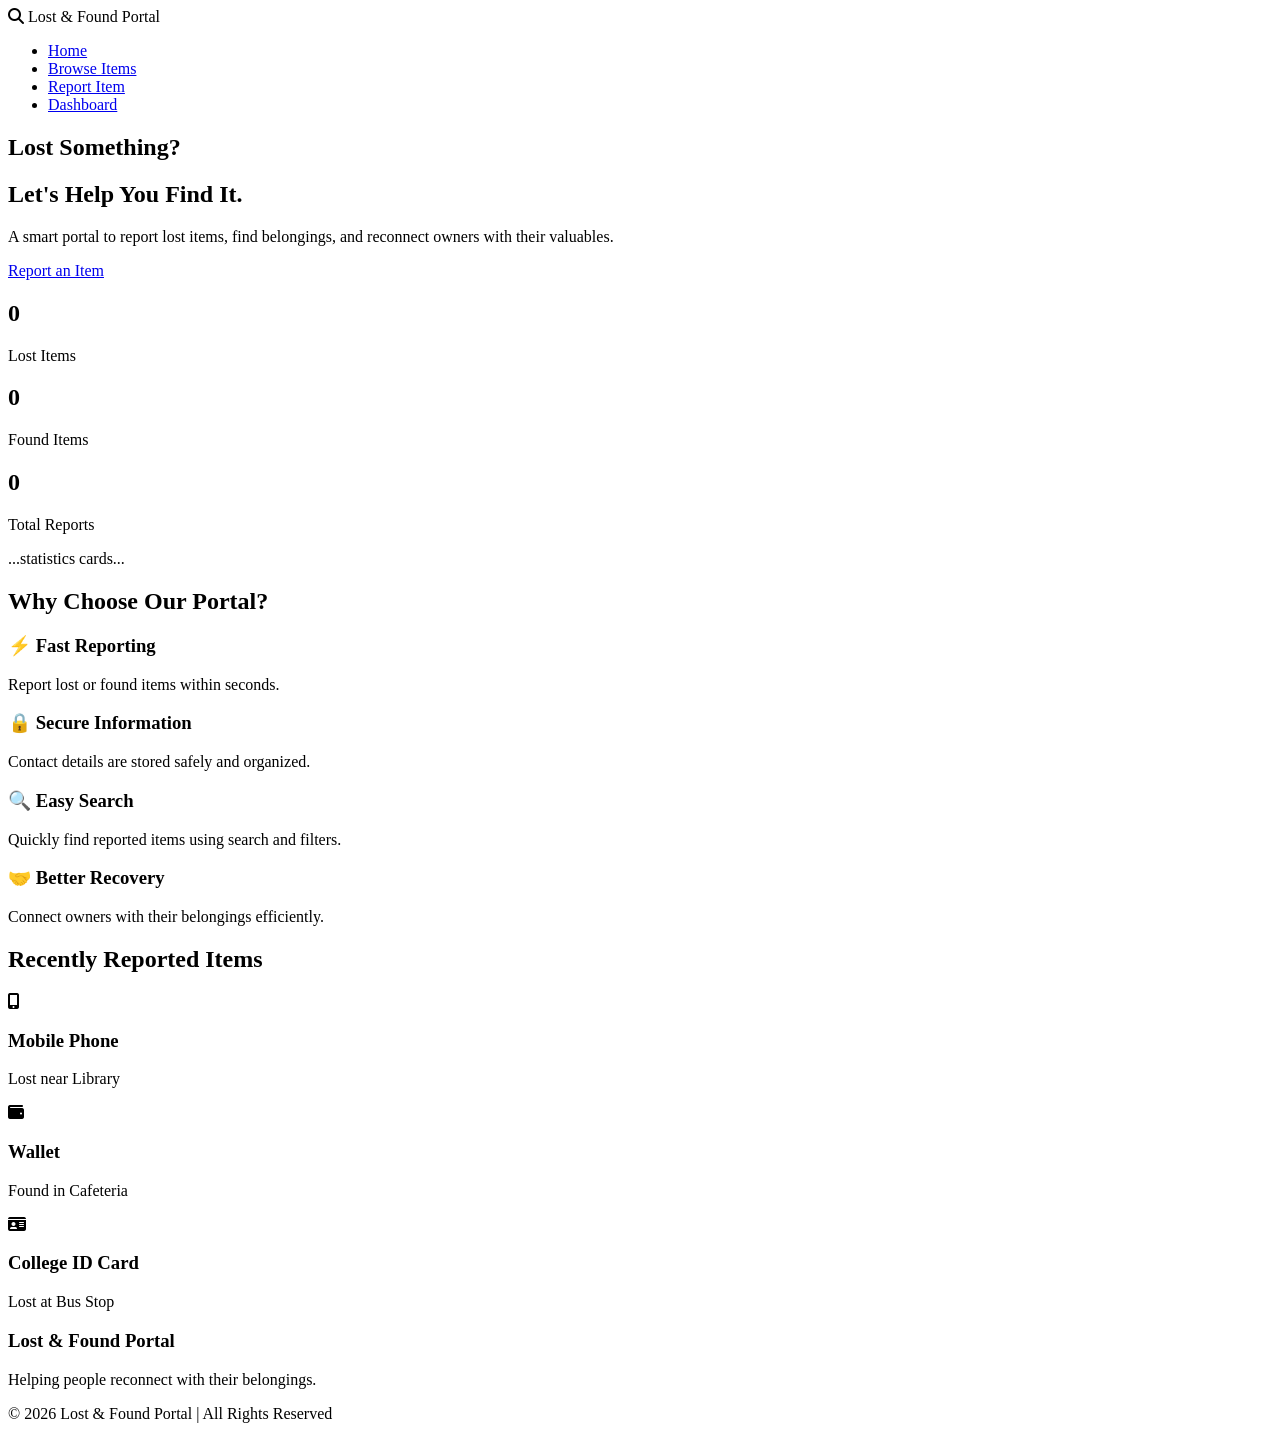
==== index.html @ ab27d98c "Add files via upload" ====
<!DOCTYPE html>
<html lang="en">
<head>
<meta charset="UTF-8">
<meta name="viewport" content="width=device-width, initial-scale=1.0">

<title>Lost & Found Portal</title>

<link rel="stylesheet" href="css/style.css">

<link rel="stylesheet"
href="https://cdnjs.cloudflare.com/ajax/libs/font-awesome/6.5.1/css/all.min.css">
</head>

<body>

<nav class="navbar">

<div class="logo">
<i class="fas fa-search"></i>
Lost & Found Portal
</div>

<ul class="nav-links">
<li><a href="index.html">Home</a></li>
<li><a href="browse.html">Browse Items</a></li>
<li><a href="report.html">Report Item</a></li>
<li><a href="dashboard.html">Dashboard</a></li>
</ul>

</nav>

<section class="hero">

<h1>Lost Something?</h1>

<h2>Let's Help You Find It.</h2>

<p>
A smart portal to report lost items,
find belongings, and reconnect owners
with their valuables.
</p>

<a href="report.html" class="btn">
Report an Item
</a>

</section>

<section class="stats">

<div class="card">
<h2 id="homeLost">0</h2>
<p>Lost Items</p>
</div>

<div class="card">
<h2 id="homeFound">0</h2>
<p>Found Items</p>
</div>

<div class="card">
<h2 id="homeTotal">0</h2>
<p>Total Reports</p>
</div>

</section>

<section class="stats">

...statistics cards...

</section>

<!-- PASTE THE NEW CODE HERE -->

<section class="about-section">

<h2>Why Choose Our Portal?</h2>

<div class="about-cards">

<div class="about-card">
<h3>⚡ Fast Reporting</h3>
<p>Report lost or found items within seconds.</p>
</div>

<div class="about-card">
<h3>🔒 Secure Information</h3>
<p>Contact details are stored safely and organized.</p>
</div>

<div class="about-card">
<h3>🔍 Easy Search</h3>
<p>Quickly find reported items using search and filters.</p>
</div>

<div class="about-card">
<h3>🤝 Better Recovery</h3>
<p>Connect owners with their belongings efficiently.</p>
</div>

</div>

</section>

<section class="recent">

<h2>Recently Reported Items</h2>

<div class="items">

<div class="item-card">
<i class="fas fa-mobile-alt"></i>
<h3>Mobile Phone</h3>
<p>Lost near Library</p>
</div>

<div class="item-card">
<i class="fas fa-wallet"></i>
<h3>Wallet</h3>
<p>Found in Cafeteria</p>
</div>

<div class="item-card">
<i class="fas fa-id-card"></i>
<h3>College ID Card</h3>
<p>Lost at Bus Stop</p>
</div>

</div>

</section>

<footer class="footer">

<h3>Lost & Found Portal</h3>

<p>
Helping people reconnect with their belongings.
</p>

<p>
© 2026 Lost & Found Portal | All Rights Reserved
</p>

</footer>

<script src="js/script.js"></script>

</body>
</html>
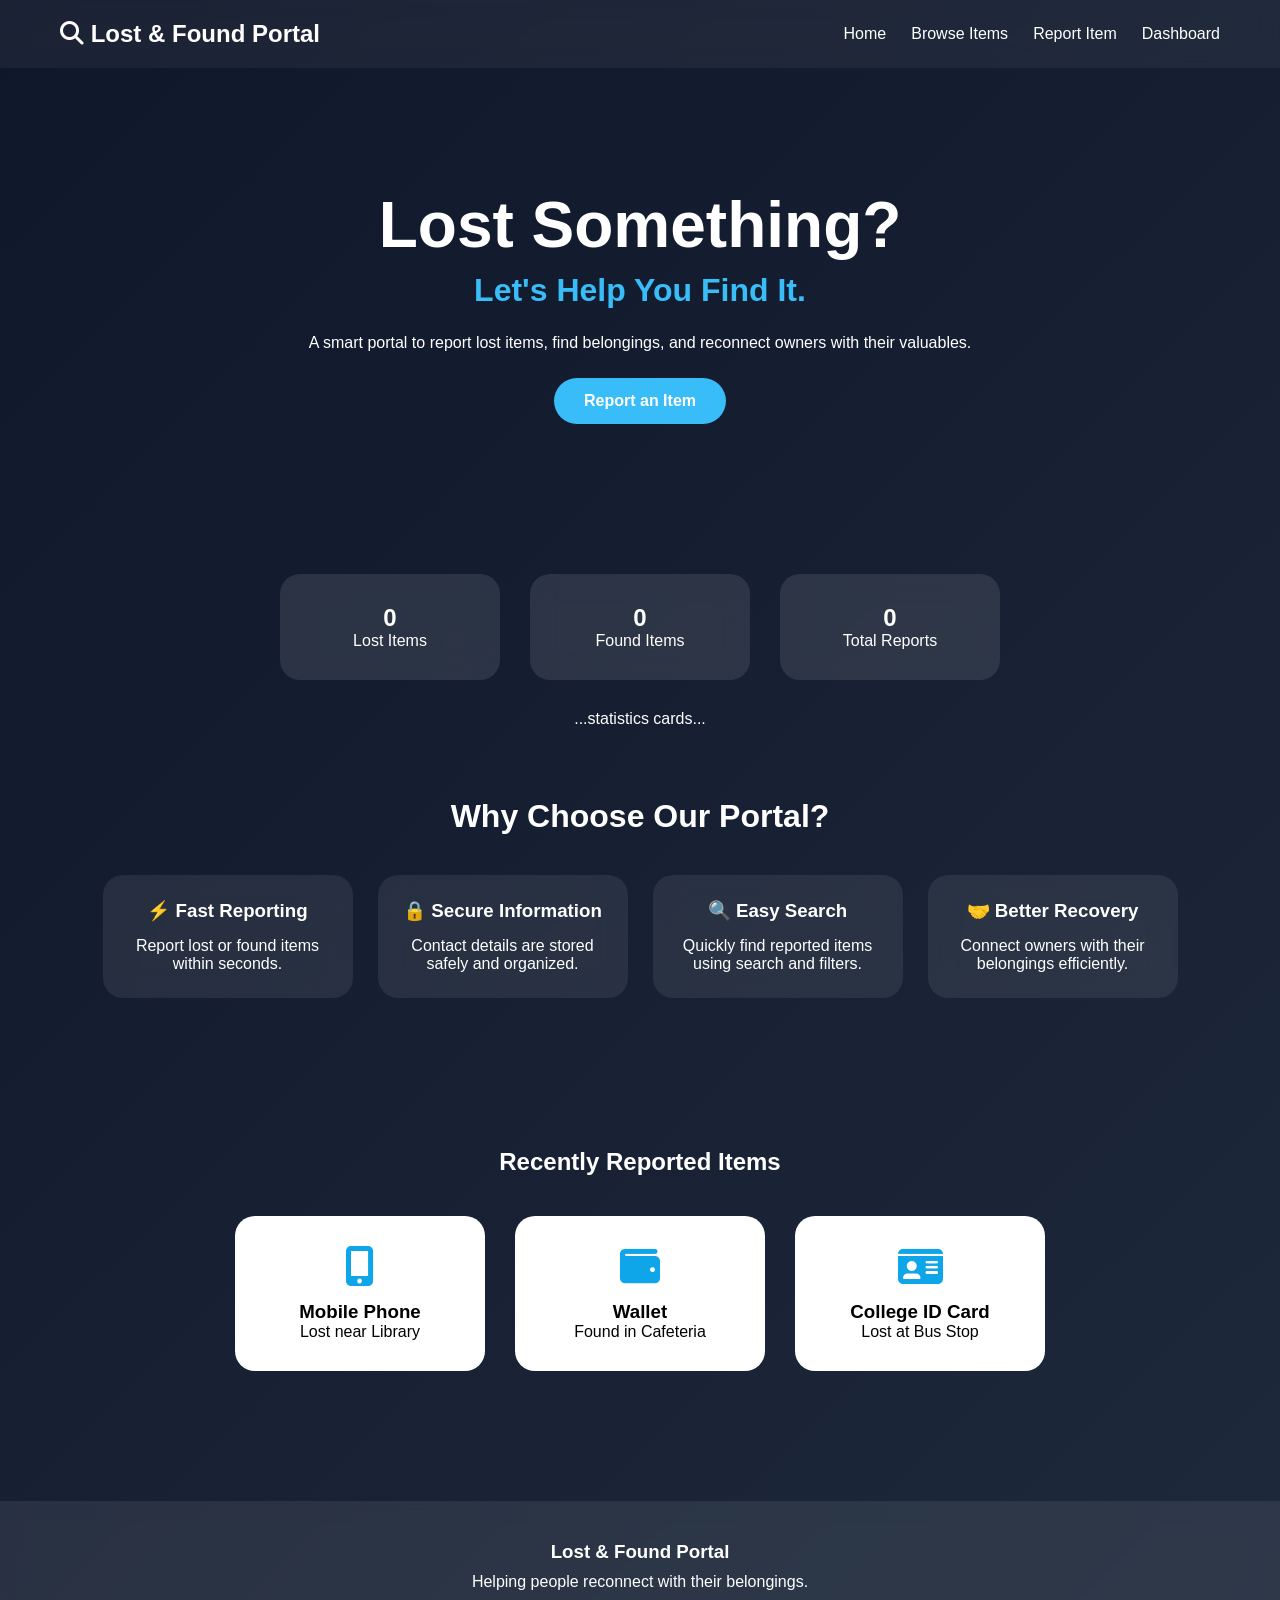
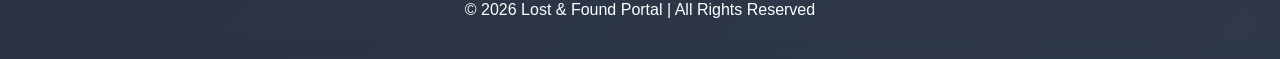
==== commit 38e04cc8: "Update index.html" ====
--- a/index.html
+++ b/index.html
@@ -6,7 +6,7 @@
 
 <title>Lost & Found Portal</title>
 
-<link rel="stylesheet" href="css/style.css">
+<link rel="stylesheet" href="style.css">
 
 <link rel="stylesheet"
 href="https://cdnjs.cloudflare.com/ajax/libs/font-awesome/6.5.1/css/all.min.css">
@@ -150,4 +150,4 @@
 <script src="js/script.js"></script>
 
 </body>
-</html>+</html>
--- a/style.css
+++ b/style.css
@@ -0,0 +1,356 @@
+*{
+margin:0;
+padding:0;
+box-sizing:border-box;
+font-family:'Segoe UI',sans-serif;
+}
+
+body{
+background:linear-gradient(135deg,#0f172a,#1e293b);
+color:white;
+min-height:100vh;
+}
+
+.navbar{
+display:flex;
+justify-content:space-between;
+align-items:center;
+padding:20px 60px;
+background:rgba(255,255,255,0.05);
+backdrop-filter:blur(10px);
+}
+
+.logo{
+font-size:24px;
+font-weight:bold;
+}
+
+.nav-links{
+display:flex;
+list-style:none;
+gap:25px;
+}
+
+.nav-links a{
+text-decoration:none;
+color:white;
+transition:0.3s;
+}
+
+.nav-links a:hover{
+color:#38bdf8;
+}
+
+.hero{
+text-align:center;
+padding:120px 20px;
+}
+
+.hero h1{
+font-size:4rem;
+}
+
+.hero h2{
+font-size:2rem;
+margin-top:10px;
+color:#38bdf8;
+}
+
+.hero p{
+max-width:700px;
+margin:20px auto;
+line-height:1.8;
+}
+
+.btn{
+display:inline-block;
+padding:14px 30px;
+background:#38bdf8;
+border-radius:30px;
+text-decoration:none;
+color:white;
+font-weight:bold;
+}
+
+.stats{
+display:flex;
+justify-content:center;
+gap:30px;
+margin-top:30px;
+flex-wrap:wrap;
+}
+
+.card{
+background:rgba(255,255,255,0.1);
+backdrop-filter:blur(15px);
+padding:30px;
+border-radius:20px;
+width:220px;
+text-align:center;
+transition:0.3s;
+}
+
+.card:hover{
+transform:translateY(-10px);
+}
+
+.recent{
+padding:80px 40px;
+text-align:center;
+}
+
+.items{
+display:flex;
+justify-content:center;
+gap:30px;
+margin-top:40px;
+flex-wrap:wrap;
+}
+
+.item-card{
+width:250px;
+padding:30px;
+background:white;
+color:black;
+border-radius:20px;
+transition:0.3s;
+}
+
+.item-card:hover{
+transform:scale(1.05);
+}
+
+.item-card i{
+font-size:40px;
+margin-bottom:15px;
+color:#0ea5e9;
+}
+
+@media(max-width:768px){
+
+.navbar{
+flex-direction:column;
+gap:15px;
+}
+
+.hero h1{
+font-size:2.5rem;
+}
+
+.nav-links{
+flex-wrap:wrap;
+justify-content:center;
+}
+
+}
+.report-container{
+display:flex;
+justify-content:center;
+align-items:center;
+padding:50px;
+}
+
+.report-card{
+width:700px;
+background:rgba(255,255,255,0.08);
+backdrop-filter:blur(15px);
+padding:40px;
+border-radius:20px;
+}
+
+.report-card h1{
+text-align:center;
+margin-bottom:25px;
+}
+
+.report-card form{
+display:flex;
+flex-direction:column;
+gap:15px;
+}
+
+.report-card input,
+.report-card select,
+.report-card textarea{
+padding:15px;
+border:none;
+border-radius:10px;
+font-size:16px;
+}
+
+.report-card button{
+padding:15px;
+background:#38bdf8;
+border:none;
+border-radius:10px;
+color:white;
+font-size:18px;
+cursor:pointer;
+}
+
+.report-card button:hover{
+opacity:0.9;
+}
+.browse-section{
+padding:50px;
+text-align:center;
+}
+
+.browse-section h1{
+margin-bottom:30px;
+}
+
+.search-input{
+width:60%;
+max-width:500px;
+padding:15px;
+border:none;
+border-radius:30px;
+margin-bottom:40px;
+font-size:16px;
+}
+
+.items-grid{
+display:grid;
+grid-template-columns:repeat(auto-fit,minmax(280px,1fr));
+gap:25px;
+}
+
+.browse-card{
+background:rgba(255,255,255,0.08);
+backdrop-filter:blur(15px);
+padding:20px;
+border-radius:20px;
+text-align:left;
+}
+
+.browse-card h3{
+margin-bottom:10px;
+color:#38bdf8;
+}
+
+.browse-card p{
+margin-bottom:8px;
+}
+.delete-btn{
+margin-top:15px;
+padding:10px 20px;
+background:red;
+color:white;
+border:none;
+border-radius:8px;
+cursor:pointer;
+}
+
+.delete-btn:hover{
+opacity:0.8;
+}
+.lost-badge{
+display:inline-block;
+background:#ef4444;
+color:white;
+padding:8px 15px;
+border-radius:20px;
+font-weight:bold;
+margin-bottom:15px;
+}
+
+.found-badge{
+display:inline-block;
+background:#22c55e;
+color:white;
+padding:8px 15px;
+border-radius:20px;
+font-weight:bold;
+margin-bottom:15px;
+}
+.claim-btn{
+margin-top:15px;
+margin-right:10px;
+padding:10px 20px;
+background:#3b82f6;
+color:white;
+border:none;
+border-radius:8px;
+cursor:pointer;
+}
+
+.claim-btn:hover{
+opacity:0.8;
+}
+
+.browse-card{
+transition:0.3s;
+}
+
+.browse-card:hover{
+transform:translateY(-5px);
+box-shadow:0 8px 20px rgba(0,0,0,0.2);
+}
+
+.filter-buttons{
+text-align:center;
+margin:30px 0;
+}
+
+.filter-buttons button{
+padding:10px 20px;
+margin:5px;
+border:none;
+border-radius:25px;
+cursor:pointer;
+font-weight:bold;
+}
+
+.filter-buttons button:hover{
+transform:scale(1.05);
+}
+
+.about-section{
+padding:70px 40px;
+text-align:center;
+}
+
+.about-section h2{
+margin-bottom:40px;
+font-size:2rem;
+}
+
+.about-cards{
+display:flex;
+justify-content:center;
+gap:25px;
+flex-wrap:wrap;
+}
+
+.about-card{
+width:250px;
+padding:25px;
+background:rgba(255,255,255,0.08);
+backdrop-filter:blur(15px);
+border-radius:20px;
+transition:0.3s;
+}
+
+.about-card:hover{
+transform:translateY(-8px);
+}
+
+.about-card h3{
+margin-bottom:15px;
+}
+
+.footer{
+    margin-top:50px;
+    padding:30px;
+    text-align:center;
+    background:rgba(255,255,255,0.08);
+    backdrop-filter:blur(10px);
+    width:100%;
+}
+
+.footer h3,
+.footer p{
+    text-align:center;
+    margin:10px 0;
+}
